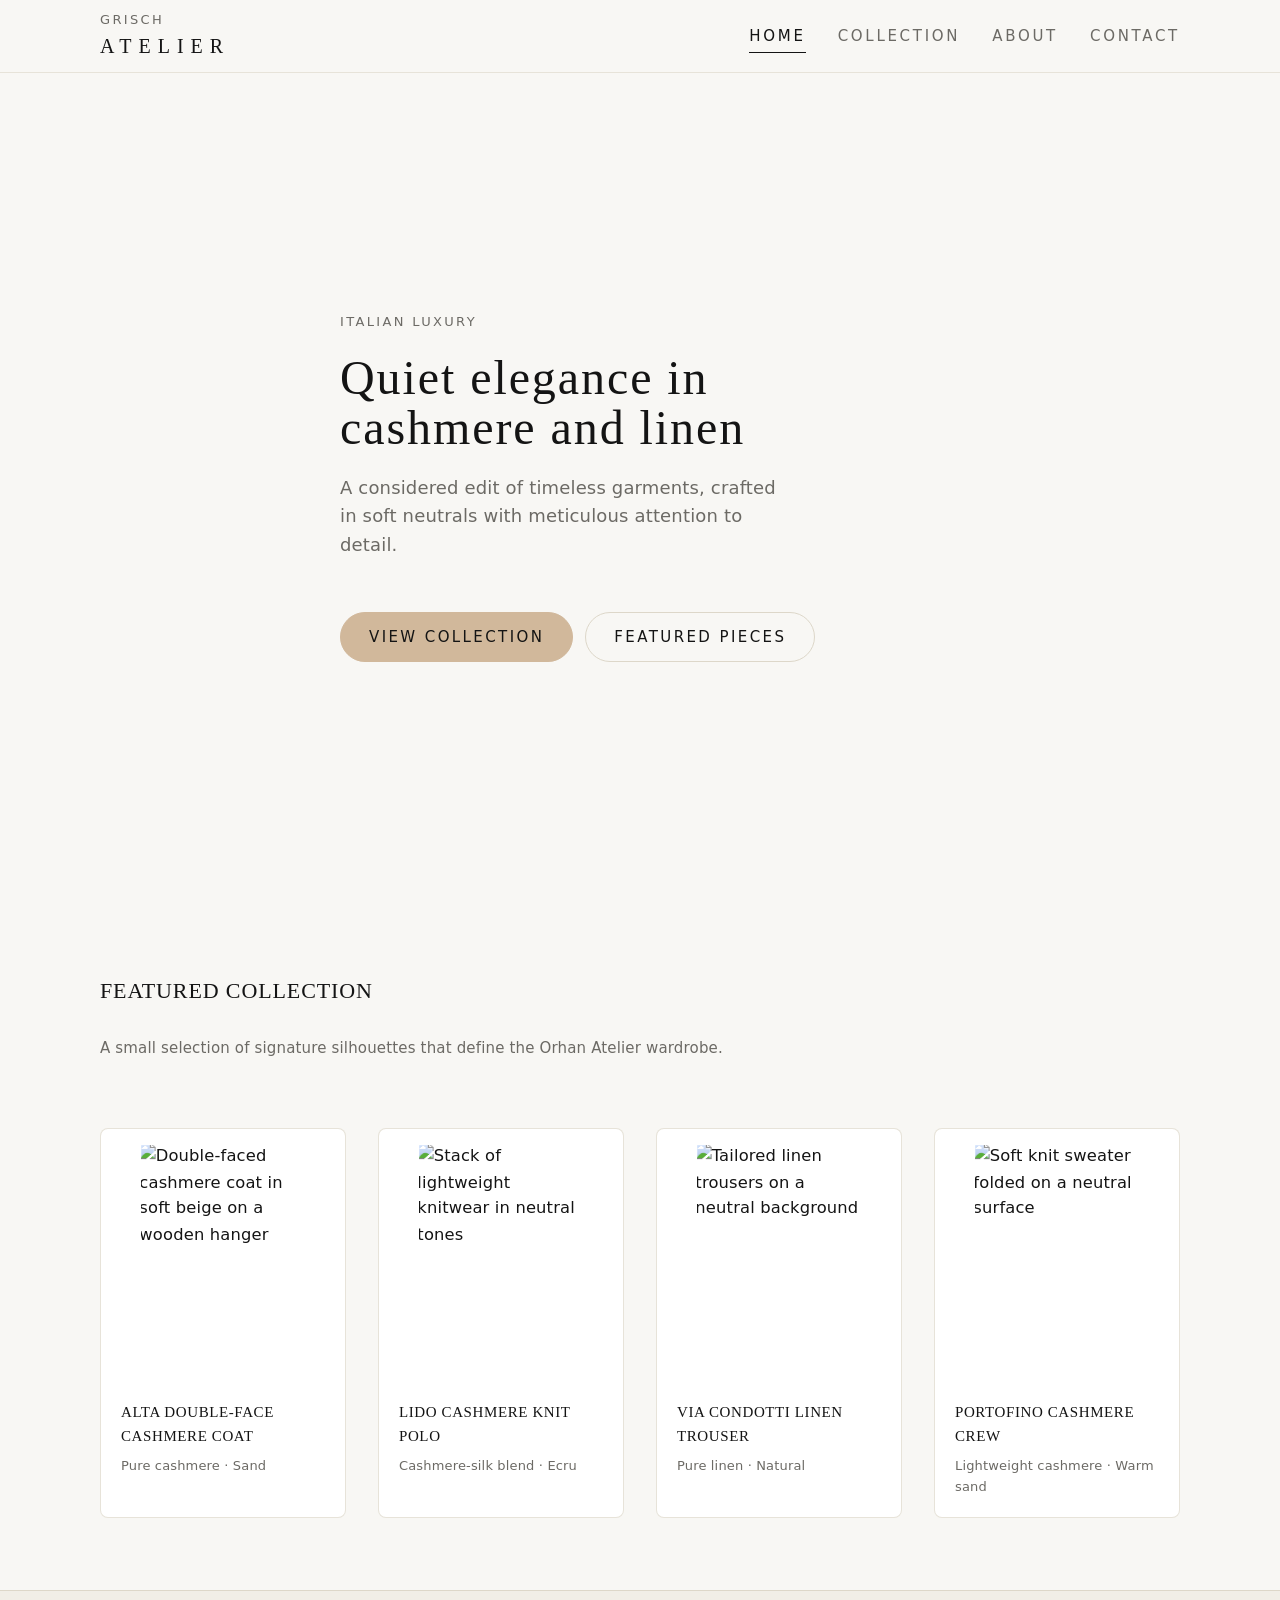
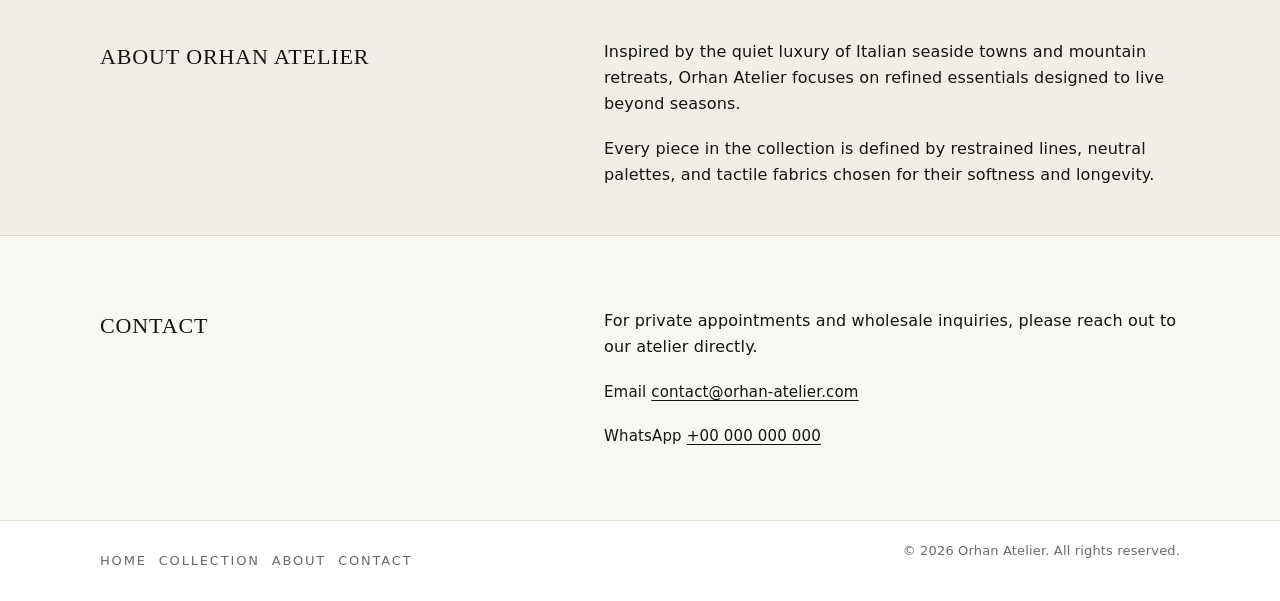
==== index.html @ 23700bfb "Initial website upload from Cursor AI project" ====
<!DOCTYPE html>
<html lang="en">
  <head>
    <meta charset="UTF-8" />
    <meta name="viewport" content="width=device-width, initial-scale=1.0" />
    <title>Grisch Atelier &mdash; Italian Luxury Cashmere</title>
    <meta
      name="description"
      content="Orhan Atelier &mdash; a minimalist catalog of Italian-inspired luxury knitwear and tailoring."
    />
    <link rel="stylesheet" href="style.css" />
  </head>
  <body>
    <header class="site-header">
      <div class="shell site-header__inner">
        <a href="index.html" class="brand">
          <span class="brand__overline">Grisch</span>
          <span class="brand__main">Atelier</span>
        </a>
        <nav class="site-nav" aria-label="Primary">
          <ul class="site-nav__list">
            <li class="site-nav__item">
              <a href="index.html" class="site-nav__link site-nav__link--active"
                >Home</a
              >
            </li>
            <li class="site-nav__item">
              <a href="collection.html" class="site-nav__link">Collection</a>
            </li>
            <li class="site-nav__item">
              <a href="#about" class="site-nav__link js-scroll">About</a>
            </li>
            <li class="site-nav__item">
              <a href="#contact" class="site-nav__link js-scroll">Contact</a>
            </li>
          </ul>
        </nav>
      </div>
    </header>

    <main>
      <section class="hero" aria-labelledby="hero-title">
        <div class="hero__overlay"></div>
        <div class="shell hero__inner">
          <p class="eyebrow">Italian Luxury</p>
          <h1 id="hero-title" class="hero__title">
            Quiet elegance in
            <span class="hero__title-break">cashmere and linen</span>
          </h1>
          <p class="hero__subtitle">
            A considered edit of timeless garments, crafted in soft neutrals
            with meticulous attention to detail.
          </p>
          <div class="hero__actions">
            <a href="collection.html" class="button button--primary"
              >View Collection</a
            >
            <a href="#featured" class="button button--ghost js-scroll"
              >Featured pieces</a
            >
          </div>
        </div>
      </section>

      <section id="featured" class="section section--padded">
        <div class="shell">
          <header class="section__header">
            <h2 class="section__title">Featured Collection</h2>
            <p class="section__subtitle">
              A small selection of signature silhouettes that define the Orhan
              Atelier wardrobe.
            </p>
          </header>

          <div class="grid grid--featured">
            <article class="product-card">
              <a href="product.html" class="product-card__link">
                <figure class="product-card__media">
                  <img
                    src="https://i.pinimg.com/736x/b9/3b/eb/b93beb37661fddc234c44862b4887342.jpg"
                    alt="Double-faced cashmere coat in soft beige on a wooden hanger"
                    class="product-card__image"
                    loading="lazy"
                  />
                </figure>
                <div class="product-card__body">
                  <h3 class="product-card__title">
                    Alta Double-Face Cashmere Coat
                  </h3>
                  <p class="product-card__meta">Pure cashmere &middot; Sand</p>
                </div>
              </a>
            </article>

            <article class="product-card">
              <a href="product.html" class="product-card__link">
                <figure class="product-card__media">
                  <img
                    src="https://images.unsplash.com/photo-1525134479668-1bee5c7c6845?auto=format&fit=crop&w=1000&q=80"
                    alt="Stack of lightweight knitwear in neutral tones"
                    class="product-card__image"
                    loading="lazy"
                  />
                </figure>
                <div class="product-card__body">
                  <h3 class="product-card__title">Lido Cashmere Knit Polo</h3>
                  <p class="product-card__meta">
                    Cashmere-silk blend &middot; Ecru
                  </p>
                </div>
              </a>
            </article>

            <article class="product-card">
              <a href="product.html" class="product-card__link">
                <figure class="product-card__media">
                  <img
                    src="https://images.unsplash.com/photo-1542272604-787c3835535d?auto=format&fit=crop&w=1000&q=80"
                    alt="Tailored linen trousers on a neutral background"
                    class="product-card__image"
                    loading="lazy"
                  />
                </figure>
                <div class="product-card__body">
                  <h3 class="product-card__title">Via Condotti Linen Trouser</h3>
                  <p class="product-card__meta">Pure linen &middot; Natural</p>
                </div>
              </a>
            </article>

            <article class="product-card">
              <a href="product.html" class="product-card__link">
                <figure class="product-card__media">
                  <img
                    src="https://images.unsplash.com/photo-1521572267360-ee0c2909d518?auto=format&fit=crop&w=1000&q=80"
                    alt="Soft knit sweater folded on a neutral surface"
                    class="product-card__image"
                    loading="lazy"
                  />
                </figure>
                <div class="product-card__body">
                  <h3 class="product-card__title">Portofino Cashmere Crew</h3>
                  <p class="product-card__meta">
                    Lightweight cashmere &middot; Warm sand
                  </p>
                </div>
              </a>
            </article>
          </div>
        </div>
      </section>

      <section id="about" class="section section--muted">
        <div class="shell split split--about">
          <div class="split__item">
            <h2 class="section__title">About Orhan Atelier</h2>
          </div>
          <div class="split__item">
            <p>
              Inspired by the quiet luxury of Italian seaside towns and
              mountain retreats, Orhan Atelier focuses on refined essentials
              designed to live beyond seasons.
            </p>
            <p>
              Every piece in the collection is defined by restrained lines,
              neutral palettes, and tactile fabrics chosen for their softness
              and longevity.
            </p>
          </div>
        </div>
      </section>

      <section id="contact" class="section section--padded">
        <div class="shell split split--contact">
          <div class="split__item">
            <h2 class="section__title">Contact</h2>
          </div>
          <div class="split__item">
            <p>
              For private appointments and wholesale inquiries, please reach
              out to our atelier directly.
            </p>
            <p class="contact__detail">
              Email
              <a href="mailto:contact@orhan-atelier.com"
                >contact@orhan-atelier.com</a
              >
            </p>
            <p class="contact__detail">
              WhatsApp
              <a
                href="https://wa.me/000000000000?text=I%20would%20like%20to%20learn%20more%20about%20your%20collection."
                target="_blank"
                rel="noopener"
                >+00 000 000 000</a
              >
            </p>
          </div>
        </div>
      </section>
    </main>

    <footer class="site-footer">
      <div class="shell site-footer__inner">
        <nav class="site-footer__nav" aria-label="Footer">
          <a href="index.html" class="site-footer__link">Home</a>
          <a href="collection.html" class="site-footer__link">Collection</a>
          <a href="#about" class="site-footer__link js-scroll">About</a>
          <a href="#contact" class="site-footer__link js-scroll">Contact</a>
        </nav>
        <p class="site-footer__copy">
          &copy; <span id="year"></span> Orhan Atelier. All rights reserved.
        </p>
      </div>
    </footer>

    <script src="script.js"></script>
  </body>
</html>
---- style.css ----
/* ==========================================================================
   1. Root variables
   ========================================================================== */

:root {
  /* Color palette */
  --color-bg: #f8f7f4;
  --color-surface: #ffffff;
  --color-surface-muted: #f1eee7;
  --color-border-subtle: #ddd7c9;
  --color-text: #141414;
  --color-text-soft: #6c6a65;
  --color-accent: #d1b89b;
  --color-accent-soft: #e4d5c0;

  /* Typography */
  --font-sans: system-ui, -apple-system, BlinkMacSystemFont, "Segoe UI",
    sans-serif;
  --font-serif: "Georgia", "Times New Roman", serif;

  --fs-xs: 0.8125rem;
  --fs-sm: 0.9375rem;
  --fs-base: 1rem;
  --fs-md: 1.125rem;
  --fs-lg: 1.375rem;
  --fs-xl: 2.25rem;
  --fs-xxl: 3rem;

  /* Spacing scale */
  --space-2xs: 0.25rem;
  --space-xs: 0.5rem;
  --space-sm: 0.75rem;
  --space-md: 1.25rem;
  --space-lg: 2rem;
  --space-xl: 3rem;
  --space-xxl: 4.5rem;

  /* Layout */
  --content-width: 1120px;
  --header-height: 4.5rem;

  /* Motion */
  --transition-fast: 180ms ease-out;
  --transition-medium: 260ms ease;
}

@media (max-width: 48rem) {
  :root {
    --fs-xl: 1.9rem;
    --fs-xxl: 2.45rem;
    --space-xl: 2.5rem;
    --space-xxl: 3.5rem;
  }
}

/* ==========================================================================
   2. Base reset & typography
   ========================================================================== */

*,
*::before,
*::after {
  box-sizing: border-box;
}

html {
  scroll-behavior: smooth;
}

body {
  margin: 0;
  min-height: 100vh;
  font-family: var(--font-sans);
  font-size: var(--fs-base);
  line-height: 1.6;
  letter-spacing: 0.01em;
  color: var(--color-text);
  background-color: var(--color-bg);
}

img {
  max-width: 100%;
  display: block;
}

a {
  color: inherit;
  text-decoration: none;
}

ul {
  list-style: none;
  padding: 0;
  margin: 0;
}

p {
  margin: 0 0 var(--space-md);
}

h1,
h2,
h3,
h4 {
  margin: 0 0 var(--space-md);
  font-family: var(--font-serif);
  font-weight: 500;
  letter-spacing: 0.04em;
}

.eyebrow {
  font-size: var(--fs-xs);
  text-transform: uppercase;
  letter-spacing: 0.18em;
  color: var(--color-text-soft);
}

/* ==========================================================================
   3. Layout helpers
   ========================================================================== */

.shell {
  max-width: var(--content-width);
  margin-inline: auto;
  padding-inline: var(--space-md);
}

.section {
  padding-block: var(--space-xl);
}

.section--padded {
  padding-block: var(--space-xxl);
}

.section--muted {
  background-color: var(--color-surface-muted);
  border-block: 1px solid var(--color-border-subtle);
}

.section__header {
  display: flex;
  flex-direction: column;
  gap: var(--space-xs);
  max-width: 40rem;
}

.section__title {
  font-size: var(--fs-lg);
  text-transform: uppercase;
}

.section__subtitle {
  font-size: var(--fs-sm);
  color: var(--color-text-soft);
}

.split {
  display: grid;
  grid-template-columns: minmax(0, 1.2fr) minmax(0, 1.6fr);
  gap: var(--space-xxl);
}

.split--about,
.split--contact {
  align-items: flex-start;
}

.split__item p:last-child {
  margin-bottom: 0;
}

.grid {
  display: grid;
  gap: var(--space-lg);
}

.grid--featured {
  margin-top: var(--space-xl);
  grid-template-columns: repeat(4, minmax(0, 1fr));
}

.grid--collection {
  grid-template-columns: repeat(4, minmax(0, 1fr));
}

@media (max-width: 75rem) {
  .grid--featured,
  .grid--collection {
    grid-template-columns: repeat(3, minmax(0, 1fr));
  }
}

@media (max-width: 56rem) {
  .split {
    grid-template-columns: minmax(0, 1fr);
    gap: var(--space-lg);
  }

  .grid--featured,
  .grid--collection {
    grid-template-columns: repeat(2, minmax(0, 1fr));
  }
}

@media (max-width: 37.5rem) {
  .grid--featured,
  .grid--collection {
    grid-template-columns: minmax(0, 1fr);
  }
}

/* ==========================================================================
   4. Header & navigation
   ========================================================================== */

.site-header {
  position: sticky;
  inset-block-start: 0;
  z-index: 20;
  background-color: rgba(248, 247, 244, 0.96);
  backdrop-filter: blur(10px);
  border-bottom: 1px solid rgba(221, 215, 201, 0.6);
  transition: border-color var(--transition-medium),
    background-color var(--transition-medium),
    box-shadow var(--transition-medium);
}

.site-header--scrolled {
  background-color: rgba(248, 247, 244, 0.98);
  box-shadow: 0 8px 18px rgba(0, 0, 0, 0.03);
  border-bottom-color: rgba(221, 215, 201, 0.9);
}

.site-header__inner {
  display: flex;
  align-items: center;
  justify-content: space-between;
  min-height: var(--header-height);
}

.brand {
  display: inline-flex;
  flex-direction: column;
  gap: 0;
  padding-block: var(--space-xs);
}

.brand__overline {
  font-size: var(--fs-xs);
  letter-spacing: 0.18em;
  text-transform: uppercase;
  color: var(--color-text-soft);
}

.brand__main {
  font-family: var(--font-serif);
  font-size: 1.25rem;
  letter-spacing: 0.35em;
  text-transform: uppercase;
}

.site-nav__list {
  display: flex;
  align-items: center;
  gap: var(--space-lg);
  font-size: var(--fs-sm);
  text-transform: uppercase;
  letter-spacing: 0.18em;
}

.site-nav__link {
  position: relative;
  padding-block: var(--space-xs);
  color: var(--color-text-soft);
  transition: color var(--transition-fast);
}

.site-nav__link::after {
  content: "";
  position: absolute;
  inset-inline: 0;
  inset-block-end: 0;
  height: 1px;
  transform-origin: center;
  transform: scaleX(0);
  background-color: var(--color-text);
  transition: transform var(--transition-fast);
}

.site-nav__link:hover::after,
.site-nav__link:focus-visible::after {
  transform: scaleX(1);
}

.site-nav__link:hover,
.site-nav__link:focus-visible {
  color: var(--color-text);
}

.site-nav__link--active {
  color: var(--color-text);
}

.site-nav__link--active::after {
  transform: scaleX(1);
}

@media (max-width: 48rem) {
  .site-header__inner {
    flex-direction: column;
    align-items: flex-start;
    gap: var(--space-xs);
    padding-block: var(--space-xs);
  }

  .site-nav__list {
    flex-wrap: wrap;
    gap: var(--space-sm);
  }

  .site-nav__link {
    padding-block: var(--space-2xs);
  }
}

/* ==========================================================================
   5. Hero
   ========================================================================== */

.hero {
  position: relative;
  min-height: calc(100vh - var(--header-height));
  color: var(--color-text);
  background-image: url("https://images.unsplash.com/photo-1506157786151-b8491531f063?auto=format&fit=crop&w=1600&q=80");
  background-size: cover;
  background-position: center center;
  background-repeat: no-repeat;
}

.hero__overlay {
  position: absolute;
  inset: 0;
  background: linear-gradient(
      120deg,
      rgba(248, 247, 244, 0.9),
      rgba(248, 247, 244, 0.8),
      rgba(248, 247, 244, 0.7)
    );
}

.hero__inner {
  position: relative;
  min-height: calc(100vh - var(--header-height));
  display: flex;
  flex-direction: column;
  justify-content: center;
  padding-block: var(--space-xxl);
  max-width: 40rem;
}

.hero__title {
  font-size: var(--fs-xxl);
  line-height: 1.05;
  margin-bottom: var(--space-md);
}

.hero__title-break {
  display: block;
}

.hero__subtitle {
  max-width: 28rem;
  font-size: var(--fs-md);
  color: var(--color-text-soft);
}

.hero__actions {
  display: flex;
  flex-wrap: wrap;
  gap: var(--space-sm);
  margin-top: var(--space-lg);
}

@media (max-width: 48rem) {
  .hero__inner {
    max-width: none;
  }

  .hero__subtitle {
    max-width: none;
  }
}

/* ==========================================================================
   6. Buttons
   ========================================================================== */

.button {
  display: inline-flex;
  align-items: center;
  justify-content: center;
  padding-inline: 1.75rem;
  padding-block: 0.75rem;
  border-radius: 999px;
  border: 1px solid var(--color-border-subtle);
  font-size: var(--fs-sm);
  text-transform: uppercase;
  letter-spacing: 0.16em;
  background-color: transparent;
  color: var(--color-text);
  cursor: pointer;
  transition: background-color var(--transition-fast),
    color var(--transition-fast), border-color var(--transition-fast),
    transform var(--transition-fast);
}

.button--primary {
  border-color: var(--color-accent);
  background-color: var(--color-accent);
}

.button--ghost {
  background-color: transparent;
}

.button:hover,
.button:focus-visible {
  outline: none;
  transform: translateY(-1px);
}

.button--primary:hover,
.button--primary:focus-visible {
  background-color: var(--color-accent-soft);
  border-color: var(--color-accent-soft);
}

.button--ghost:hover,
.button--ghost:focus-visible {
  background-color: rgba(255, 255, 255, 0.7);
}

/* ==========================================================================
   7. Product cards & grids
   ========================================================================== */

.product-card {
  background-color: var(--color-surface);
  border-radius: 0.5rem;
  border: 1px solid rgba(221, 215, 201, 0.7);
  overflow: hidden;
  transition: transform var(--transition-medium),
    box-shadow var(--transition-medium),
    border-color var(--transition-medium);
}

.product-card__media {
  position: relative;
  overflow: hidden;
  aspect-ratio: 3 / 4;
}

.product-card__image {
  width: 100%;
  height: 100%;
  object-fit: cover;
  transform: scale(1.02);
  transition: transform var(--transition-medium);
}

.product-card__body {
  padding: var(--space-md);
}

.product-card__title {
  margin: 0 0 var(--space-xs);
  font-size: var(--fs-sm);
  text-transform: uppercase;
}

.product-card__meta {
  margin: 0;
  font-size: var(--fs-xs);
  color: var(--color-text-soft);
}

.product-card__link:hover .product-card__image,
.product-card__link:focus-visible .product-card__image {
  transform: scale(1.06);
}

.product-card__link:hover .product-card,
.product-card__link:focus-visible .product-card {
  border-color: var(--color-accent-soft);
}

.product-card__link:focus-visible {
  outline: none;
}

.product-card__link:hover .product-card__title,
.product-card__link:focus-visible .product-card__title {
  text-decoration: underline;
  text-underline-offset: 0.2em;
}

/* ==========================================================================
   8. Product detail
   ========================================================================== */

.product-detail {
  display: grid;
  grid-template-columns: minmax(0, 1.3fr) minmax(0, 1.2fr);
  gap: var(--space-xxl);
}

.product-detail__figure {
  margin: 0;
  background-color: var(--color-surface);
  border-radius: 0.75rem;
  border: 1px solid var(--color-border-subtle);
  overflow: hidden;
}

.product-detail__image {
  width: 100%;
  height: 100%;
  max-height: 640px;
  object-fit: cover;
}

.product-detail__info {
  display: flex;
  flex-direction: column;
  gap: var(--space-md);
}

.product-detail__title {
  font-size: var(--fs-xl);
  text-transform: uppercase;
}

.product-detail__tagline {
  font-size: var(--fs-md);
  color: var(--color-text-soft);
}

.product-detail__section {
  padding-top: var(--space-sm);
  border-top: 1px solid rgba(221, 215, 201, 0.7);
}

.product-detail__heading {
  font-size: var(--fs-sm);
  text-transform: uppercase;
  margin-bottom: var(--space-xs);
}

.product-detail__list {
  margin: 0;
  padding-left: 1.1rem;
  list-style: disc;
}

.product-detail__list li + li {
  margin-top: 0.25rem;
}

.product-detail__sizes {
  margin: 0;
}

.product-detail__copy {
  margin: 0 0 0.5rem;
}

.product-detail__copy--muted {
  color: var(--color-text-soft);
  font-size: var(--fs-sm);
}

.product-detail__actions {
  display: flex;
  flex-wrap: wrap;
  gap: var(--space-sm);
  padding-top: var(--space-md);
}

@media (max-width: 64rem) {
  .product-detail {
    grid-template-columns: minmax(0, 1fr);
  }
}

/* ==========================================================================
   9. Pages: collection & content sections
   ========================================================================== */

.section--intro {
  padding-top: var(--space-xl);
  padding-bottom: var(--space-md);
}

.page-title {
  font-size: var(--fs-xl);
  text-transform: uppercase;
}

.page-subtitle {
  max-width: 32rem;
  font-size: var(--fs-sm);
  color: var(--color-text-soft);
}

.contact__detail {
  font-size: var(--fs-sm);
}

.contact__detail a {
  text-decoration: underline;
  text-underline-offset: 0.18em;
}

/* ==========================================================================
   10. Footer
   ========================================================================== */

.site-footer {
  border-top: 1px solid rgba(221, 215, 201, 0.9);
  padding-block: var(--space-md);
  background-color: var(--color-surface);
}

.site-footer__inner {
  display: flex;
  align-items: center;
  justify-content: space-between;
  gap: var(--space-md);
  font-size: var(--fs-xs);
}

.site-footer__nav {
  display: flex;
  flex-wrap: wrap;
  gap: var(--space-sm);
}

.site-footer__link {
  text-transform: uppercase;
  letter-spacing: 0.14em;
  color: var(--color-text-soft);
}

.site-footer__link:hover,
.site-footer__link:focus-visible {
  color: var(--color-text);
  text-decoration: underline;
  text-underline-offset: 0.18em;
}

.site-footer__copy {
  color: var(--color-text-soft);
}

@media (max-width: 48rem) {
  .site-footer__inner {
    flex-direction: column;
    align-items: flex-start;
  }
}

/* ==========================================================================
   11. Utilities
   ========================================================================== */

.sr-only {
  position: absolute;
  width: 1px;
  height: 1px;
  padding: 0;
  margin: -1px;
  overflow: hidden;
  clip: rect(0, 0, 0, 0);
  white-space: nowrap;
  border: 0;
}
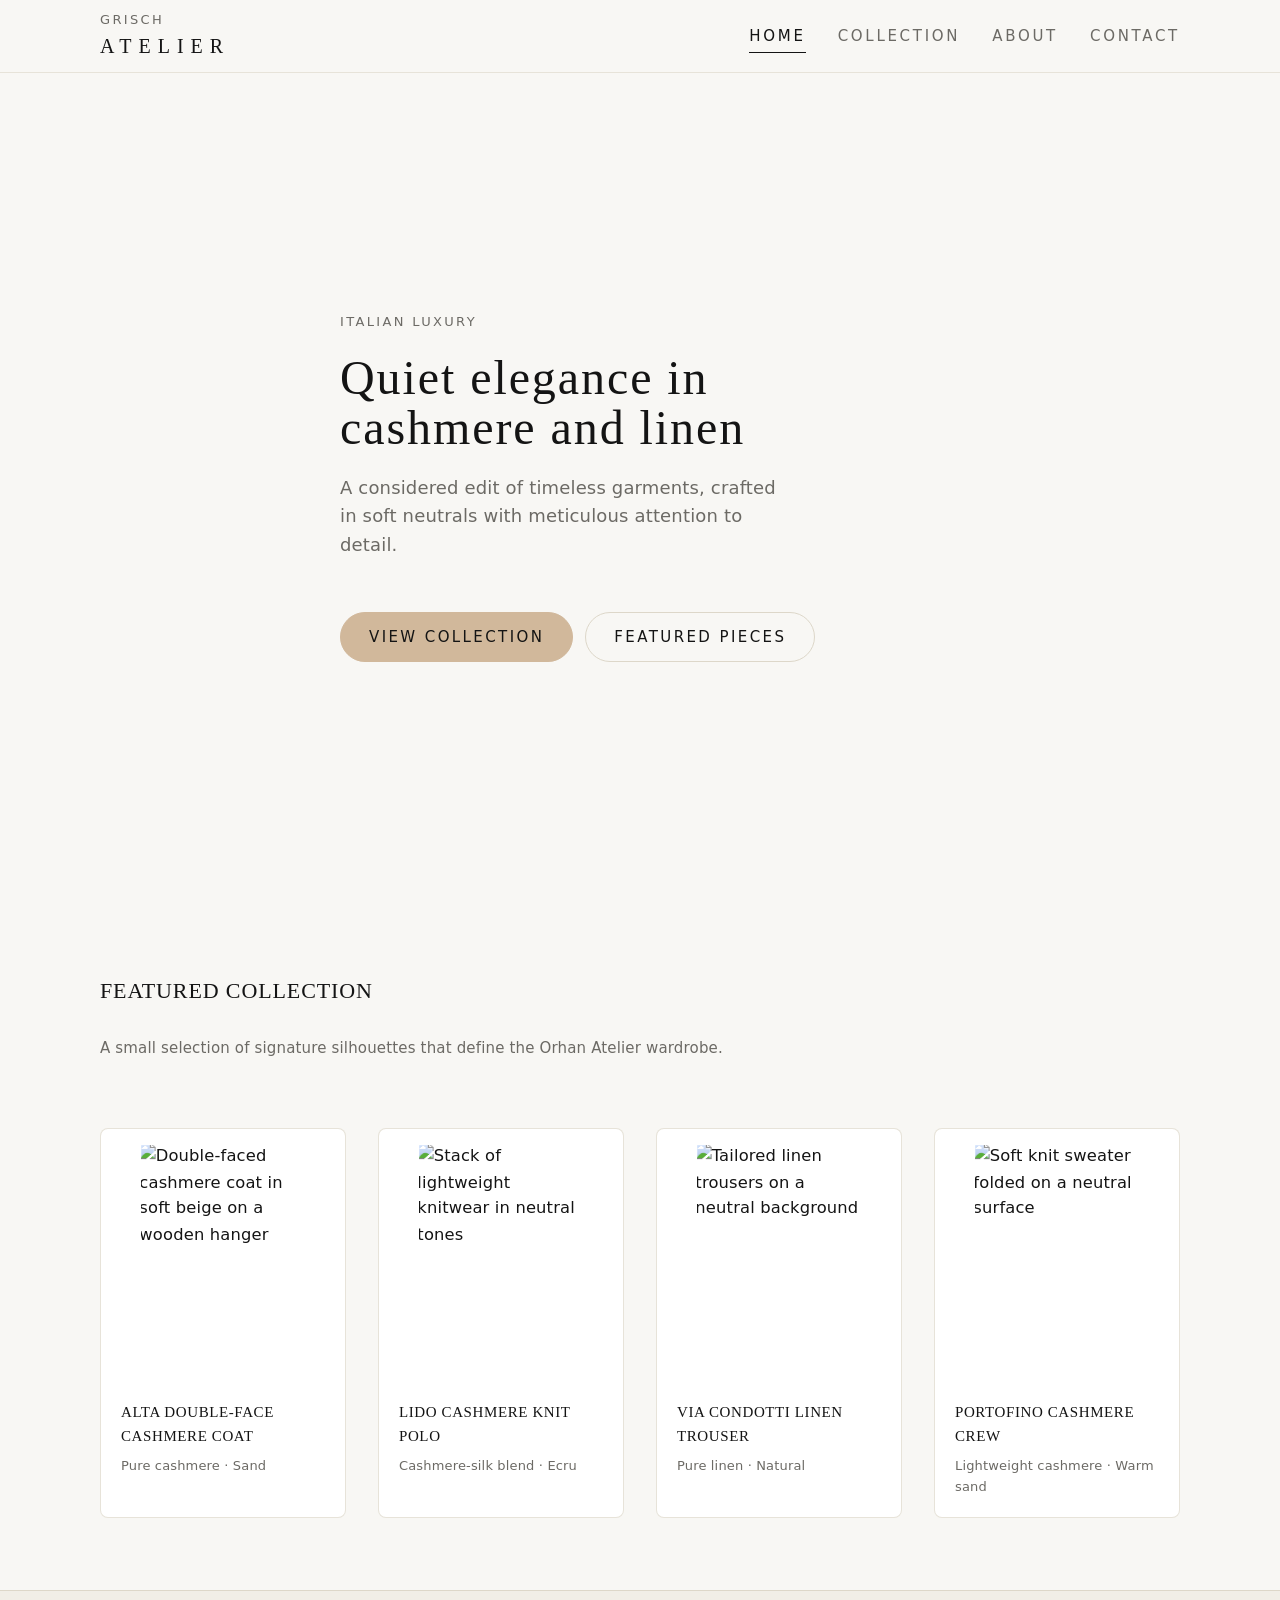
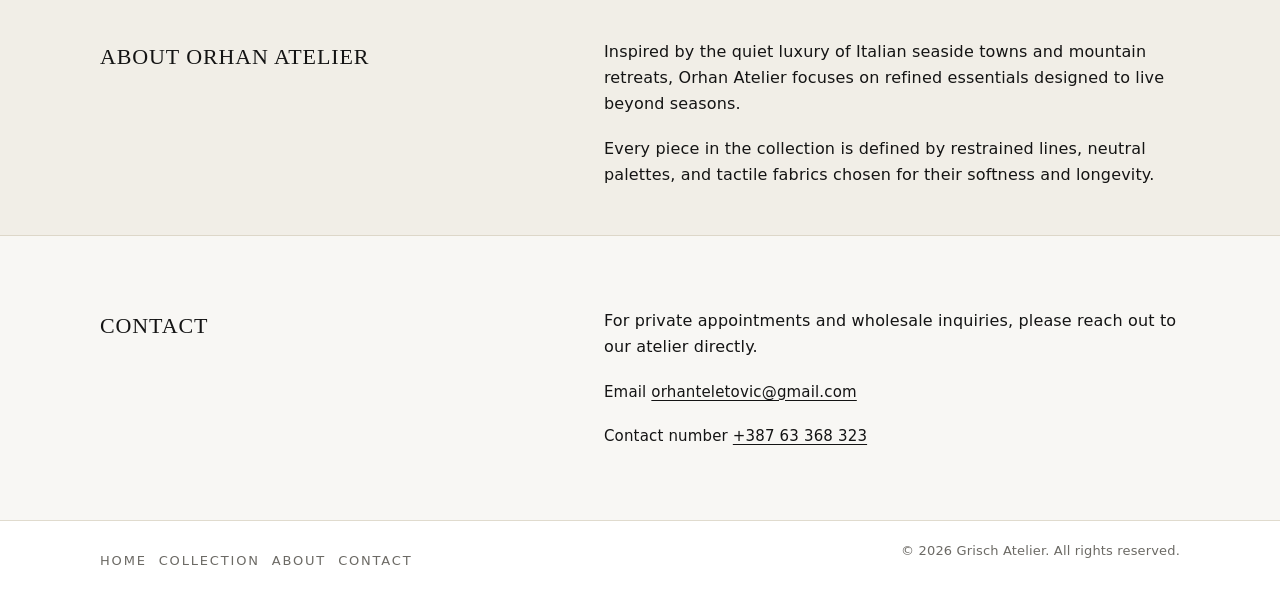
==== commit ae80bb39: "Initial commit" ====
--- a/index.html
+++ b/index.html
@@ -6,7 +6,7 @@
     <title>Grisch Atelier &mdash; Italian Luxury Cashmere</title>
     <meta
       name="description"
-      content="Orhan Atelier &mdash; a minimalist catalog of Italian-inspired luxury knitwear and tailoring."
+      content="Grisch Atelier &mdash; a minimalist catalog of Italian-inspired luxury knitwear and tailoring."
     />
     <link rel="stylesheet" href="style.css" />
   </head>
@@ -96,7 +96,7 @@
               <a href="product.html" class="product-card__link">
                 <figure class="product-card__media">
                   <img
-                    src="https://images.unsplash.com/photo-1525134479668-1bee5c7c6845?auto=format&fit=crop&w=1000&q=80"
+                    src="https://i.pinimg.com/1200x/16/d2/fc/16d2fc1a7ccff085851ecf1ae62b9b75.jpg"
                     alt="Stack of lightweight knitwear in neutral tones"
                     class="product-card__image"
                     loading="lazy"
@@ -115,7 +115,7 @@
               <a href="product.html" class="product-card__link">
                 <figure class="product-card__media">
                   <img
-                    src="https://images.unsplash.com/photo-1542272604-787c3835535d?auto=format&fit=crop&w=1000&q=80"
+                    src="https://i.pinimg.com/736x/d3/3d/fb/d33dfb11cea496d70bf0dec88065bb22.jpg"
                     alt="Tailored linen trousers on a neutral background"
                     class="product-card__image"
                     loading="lazy"
@@ -132,7 +132,7 @@
               <a href="product.html" class="product-card__link">
                 <figure class="product-card__media">
                   <img
-                    src="https://images.unsplash.com/photo-1521572267360-ee0c2909d518?auto=format&fit=crop&w=1000&q=80"
+                    src="https://i.pinimg.com/1200x/fa/97/4a/fa974a7924fd35dae98badca1833922d.jpg"
                     alt="Soft knit sweater folded on a neutral surface"
                     class="product-card__image"
                     loading="lazy"
@@ -182,17 +182,17 @@
             </p>
             <p class="contact__detail">
               Email
-              <a href="mailto:contact@orhan-atelier.com"
-                >contact@orhan-atelier.com</a
+              <a href="orhanteletovic@gmail.com"
+                >orhanteletovic@gmail.com</a
               >
             </p>
             <p class="contact__detail">
-              WhatsApp
+              Contact number
               <a
                 href="https://wa.me/000000000000?text=I%20would%20like%20to%20learn%20more%20about%20your%20collection."
                 target="_blank"
                 rel="noopener"
-                >+00 000 000 000</a
+                >+387 63 368 323</a
               >
             </p>
           </div>
@@ -209,7 +209,7 @@
           <a href="#contact" class="site-footer__link js-scroll">Contact</a>
         </nav>
         <p class="site-footer__copy">
-          &copy; <span id="year"></span> Orhan Atelier. All rights reserved.
+          &copy; <span id="year"></span> Grisch Atelier. All rights reserved.
         </p>
       </div>
     </footer>
